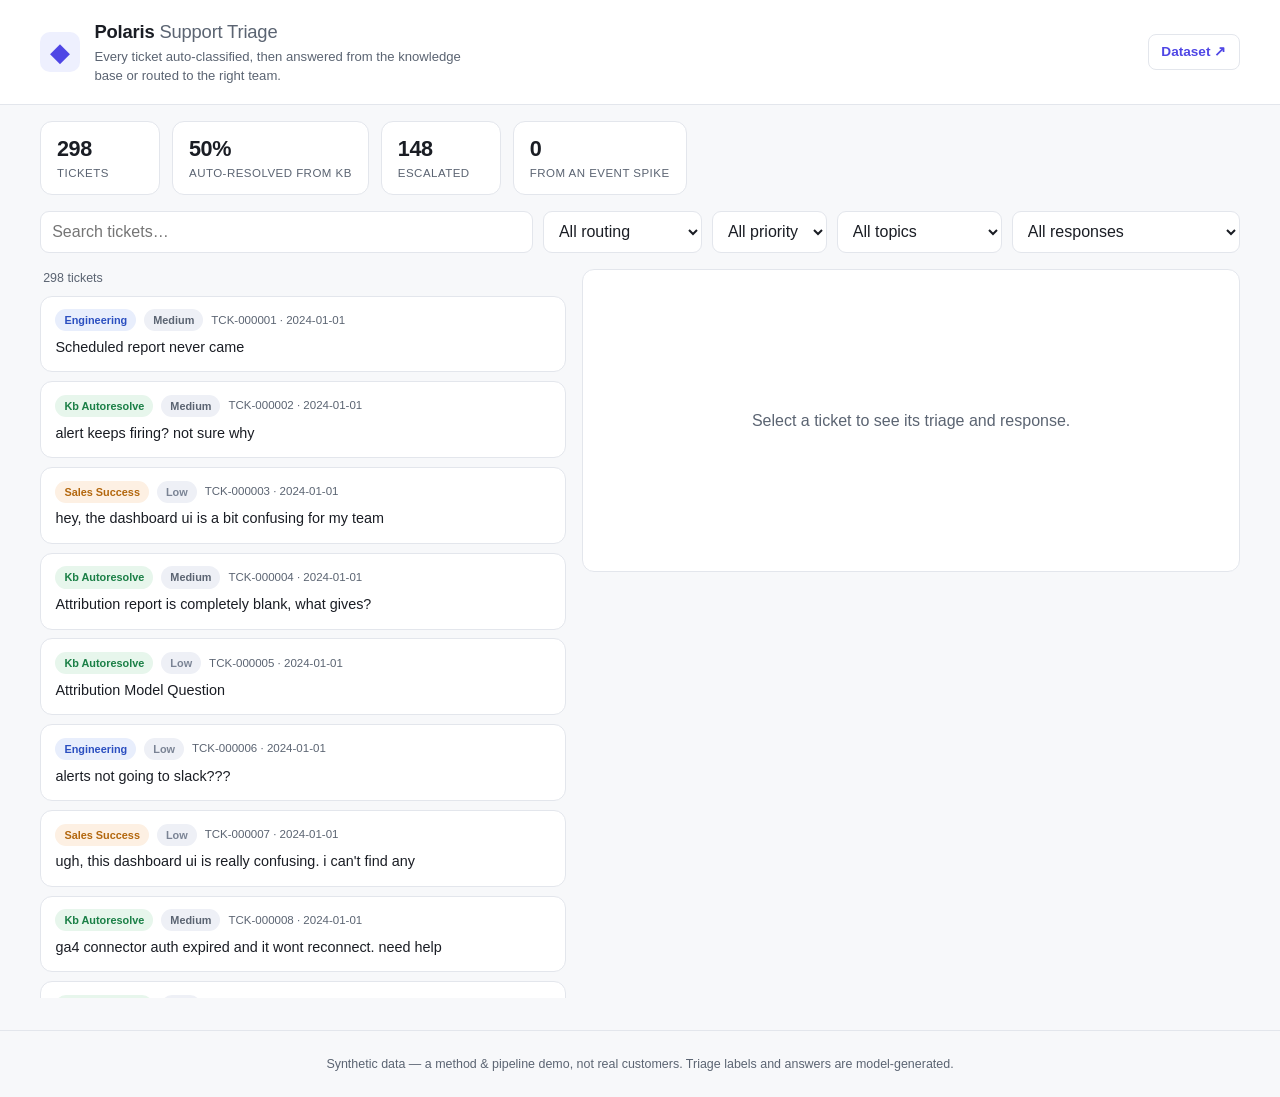
==== web/index.html @ 3ed5c6c8 "Agregar foro estatico (Cloudflare Pages): lista + filtros + detalle triage/respuesta UI vanilla sin " ====
<!doctype html>
<html lang="en">
<head>
  <meta charset="utf-8" />
  <meta name="viewport" content="width=device-width, initial-scale=1" />
  <title>Polaris · Support Triage Console</title>
  <meta name="description" content="AI support triage + RAG over a synthetic ticket dataset. A portfolio demo." />
  <link rel="stylesheet" href="styles.css" />
</head>
<body>
  <header class="topbar">
    <div class="brand">
      <span class="logo" aria-hidden="true">◆</span>
      <div>
        <h1>Polaris <span class="dim">Support Triage</span></h1>
        <p class="tagline">Every ticket auto-classified, then answered from the knowledge base or routed to the right team.</p>
      </div>
    </div>
    <a class="ghost-link" href="https://huggingface.co/datasets/VladislavMarinovich/polaris-support-tickets-v2" target="_blank" rel="noopener">Dataset ↗</a>
  </header>

  <!-- Banda de métricas: se llena desde el JSON en app.js -->
  <section class="stats" id="stats" aria-label="Dataset overview"></section>

  <section class="controls">
    <input id="search" type="search" placeholder="Search tickets…" autocomplete="off" />
    <select id="f-routing" aria-label="Filter by routing"><option value="">All routing</option></select>
    <select id="f-priority" aria-label="Filter by priority"><option value="">All priority</option></select>
    <select id="f-topic" aria-label="Filter by topic"><option value="">All topics</option></select>
    <select id="f-kind" aria-label="Filter by response type">
      <option value="">All responses</option>
      <option value="rag">Answered from KB (RAG)</option>
      <option value="templated_ack">Escalation ack</option>
    </select>
  </section>

  <main class="layout">
    <div class="listcol">
      <div class="count" id="count"></div>
      <ul class="ticket-list" id="list" aria-label="Tickets"></ul>
    </div>
    <article class="detail" id="detail" aria-live="polite">
      <div class="detail-empty">Select a ticket to see its triage and response.</div>
    </article>
  </main>

  <footer class="footnote">
    Synthetic data — a method &amp; pipeline demo, not real customers.
    Triage labels and answers are model-generated.
  </footer>

  <script src="app.js"></script>
</body>
</html>
---- web/styles.css ----
/* Polaris Support Triage Console — foro estático. Vanilla, sin build step.
   Paleta propia de "Polaris" (SaaS ficticio de analytics): neutros + acento índigo.
   Tema claro/oscuro por prefers-color-scheme. */

:root {
  --bg: #f7f8fa;
  --surface: #ffffff;
  --surface-2: #f0f2f6;
  --border: #e3e6ec;
  --text: #1a1d24;
  --text-dim: #5b6472;
  --accent: #4f46e5;      /* índigo Polaris */
  --accent-soft: #eef0fe;
  --shadow: 0 1px 3px rgba(20, 24, 40, .06), 0 6px 20px rgba(20, 24, 40, .05);
  --radius: 12px;
}

@media (prefers-color-scheme: dark) {
  :root {
    --bg: #0e1117;
    --surface: #161a22;
    --surface-2: #1d2230;
    --border: #262c3a;
    --text: #e6e9ef;
    --text-dim: #99a2b3;
    --accent: #818cf8;
    --accent-soft: #1e2440;
    --shadow: 0 1px 3px rgba(0, 0, 0, .3), 0 8px 28px rgba(0, 0, 0, .25);
  }
}

* { box-sizing: border-box; }
html, body { margin: 0; }
body {
  font-family: -apple-system, BlinkMacSystemFont, "Segoe UI", Roboto, Inter, sans-serif;
  background: var(--bg);
  color: var(--text);
  line-height: 1.5;
  -webkit-font-smoothing: antialiased;
}

/* ---- Topbar ---- */
.topbar {
  display: flex; align-items: center; justify-content: space-between; gap: 1rem;
  padding: 1.1rem clamp(1rem, 4vw, 2.5rem);
  border-bottom: 1px solid var(--border);
  background: var(--surface);
}
.brand { display: flex; align-items: center; gap: .9rem; }
.logo {
  font-size: 1.6rem; color: var(--accent);
  display: grid; place-items: center;
  width: 40px; height: 40px; border-radius: 10px; background: var(--accent-soft);
}
h1 { font-size: 1.15rem; margin: 0; font-weight: 700; letter-spacing: -.01em; }
h1 .dim { color: var(--text-dim); font-weight: 500; }
.tagline { margin: .1rem 0 0; font-size: .82rem; color: var(--text-dim); max-width: 52ch; }
.ghost-link {
  color: var(--accent); text-decoration: none; font-size: .85rem; font-weight: 600;
  padding: .45rem .8rem; border: 1px solid var(--border); border-radius: 8px;
  white-space: nowrap;
}
.ghost-link:hover { background: var(--surface-2); }

/* ---- Stats band ---- */
.stats {
  display: flex; flex-wrap: wrap; gap: .75rem;
  padding: 1rem clamp(1rem, 4vw, 2.5rem);
}
.stat {
  background: var(--surface); border: 1px solid var(--border);
  border-radius: var(--radius); padding: .7rem 1rem; min-width: 120px;
}
.stat .num { font-size: 1.35rem; font-weight: 700; letter-spacing: -.02em; }
.stat .lbl { font-size: .72rem; color: var(--text-dim); text-transform: uppercase; letter-spacing: .04em; }

/* ---- Controls ---- */
.controls {
  display: flex; flex-wrap: wrap; gap: .6rem;
  padding: 0 clamp(1rem, 4vw, 2.5rem) 1rem;
}
.controls input, .controls select {
  font: inherit; color: var(--text);
  background: var(--surface); border: 1px solid var(--border);
  border-radius: 9px; padding: .5rem .7rem;
}
.controls input { flex: 1 1 220px; min-width: 160px; }
.controls input:focus, .controls select:focus {
  outline: 2px solid var(--accent); outline-offset: 1px; border-color: transparent;
}

/* ---- Layout ---- */
.layout {
  display: grid; grid-template-columns: minmax(0, 1fr) minmax(0, 1.25fr);
  gap: 1rem; align-items: start;
  padding: 0 clamp(1rem, 4vw, 2.5rem) 2rem;
}
@media (max-width: 860px) { .layout { grid-template-columns: 1fr; } }

/* ---- Ticket list ---- */
.ticket-list { list-style: none; margin: 0; padding: 0; display: flex; flex-direction: column; gap: .55rem; max-height: 78vh; overflow-y: auto; }
.ticket {
  background: var(--surface); border: 1px solid var(--border); border-radius: var(--radius);
  padding: .8rem .9rem; cursor: pointer; transition: border-color .12s, transform .12s;
}
.ticket:hover { border-color: var(--accent); }
.ticket.active { border-color: var(--accent); box-shadow: var(--shadow); }
.ticket .row1 { display: flex; align-items: center; gap: .5rem; margin-bottom: .35rem; flex-wrap: wrap; }
.ticket .tid { font-size: .72rem; color: var(--text-dim); font-variant-numeric: tabular-nums; }
.ticket .snippet { font-size: .9rem; color: var(--text); display: -webkit-box; -webkit-line-clamp: 2; -webkit-box-orient: vertical; overflow: hidden; }

/* ---- Badges ---- */
.badge {
  font-size: .68rem; font-weight: 600; padding: .12rem .5rem; border-radius: 999px;
  border: 1px solid transparent; white-space: nowrap; text-transform: capitalize;
}
.badge.route-kb_autoresolve { background: #e7f6ec; color: #1a7f46; }
.badge.route-engineering    { background: #e8eefc; color: #2b4fc0; }
.badge.route-sales_success  { background: #fdf0e3; color: #b3670e; }
.badge.route-retention      { background: #fdeaf0; color: #b21e5a; }
.badge.route-security_incident { background: #fdeaea; color: #c02626; }
.badge.prio-critical { background: #fdeaea; color: #c02626; }
.badge.prio-high { background: #fdf0e3; color: #b3670e; }
.badge.prio-medium { background: #eef0f6; color: #5b6472; }
.badge.prio-low { background: #eef0f6; color: #7a8394; }
.badge.event { background: var(--accent-soft); color: var(--accent); }
@media (prefers-color-scheme: dark) {
  .badge.route-kb_autoresolve { background: #123021; color: #56d98c; }
  .badge.route-engineering    { background: #172244; color: #8fa8f5; }
  .badge.route-sales_success  { background: #34260f; color: #e0a35a; }
  .badge.route-retention      { background: #351826; color: #f07aa8; }
  .badge.route-security_incident { background: #351717; color: #f08080; }
  .badge.prio-critical { background: #351717; color: #f08080; }
  .badge.prio-high { background: #34260f; color: #e0a35a; }
  .badge.prio-medium, .badge.prio-low { background: #232838; color: #99a2b3; }
}

/* ---- Detail ---- */
.detail {
  background: var(--surface); border: 1px solid var(--border); border-radius: var(--radius);
  padding: 1.3rem; position: sticky; top: 1rem; min-height: 300px;
}
.detail-empty { color: var(--text-dim); display: grid; place-items: center; min-height: 260px; text-align: center; }
.detail h2 { font-size: 1rem; margin: 0 0 .2rem; }
.detail .meta { font-size: .75rem; color: var(--text-dim); margin-bottom: 1rem; }
.detail .section-label { font-size: .7rem; text-transform: uppercase; letter-spacing: .05em; color: var(--text-dim); margin: 1.1rem 0 .4rem; font-weight: 700; }
.detail .body-text { background: var(--surface-2); border-radius: 10px; padding: .8rem .9rem; font-size: .9rem; white-space: pre-wrap; }
.labels { display: flex; flex-wrap: wrap; gap: .4rem; }
.chip { font-size: .74rem; background: var(--surface-2); border: 1px solid var(--border); border-radius: 8px; padding: .25rem .6rem; }
.chip b { color: var(--text-dim); font-weight: 600; }
.response {
  border-left: 3px solid var(--accent); background: var(--accent-soft);
  border-radius: 0 10px 10px 0; padding: .85rem 1rem; font-size: .92rem; white-space: pre-wrap;
}
.response-kind { display: inline-flex; align-items: center; gap: .35rem; font-size: .72rem; font-weight: 600; color: var(--accent); margin-bottom: .5rem; }

.footnote { text-align: center; color: var(--text-dim); font-size: .78rem; padding: 1.5rem; border-top: 1px solid var(--border); }
.listcol { display: flex; flex-direction: column; gap: .5rem; min-width: 0; }
.count { font-size: .78rem; color: var(--text-dim); padding: 0 .2rem; }
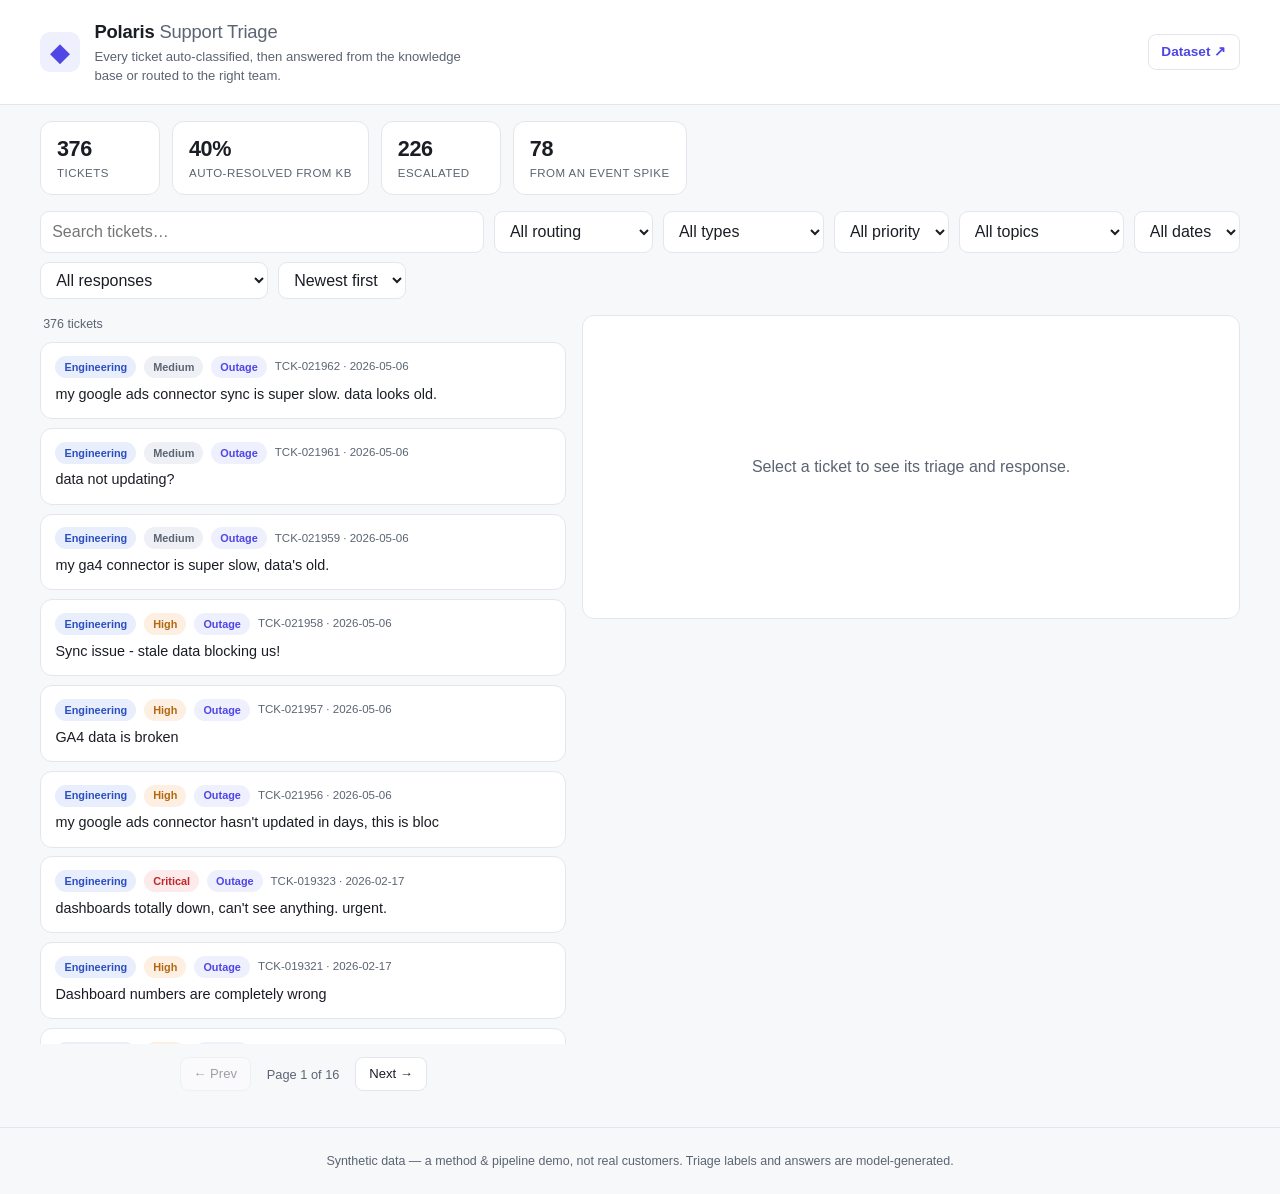
==== commit ec7bd7a5: "Foro: filtros de tipo y mes, orden nuevo/antiguo y paginacion (25/pagina)" ====
--- a/web/index.html
+++ b/web/index.html
@@ -25,12 +25,18 @@
   <section class="controls">
     <input id="search" type="search" placeholder="Search tickets…" autocomplete="off" />
     <select id="f-routing" aria-label="Filter by routing"><option value="">All routing</option></select>
+    <select id="f-type" aria-label="Filter by type"><option value="">All types</option></select>
     <select id="f-priority" aria-label="Filter by priority"><option value="">All priority</option></select>
     <select id="f-topic" aria-label="Filter by topic"><option value="">All topics</option></select>
+    <select id="f-month" aria-label="Filter by month"><option value="">All dates</option></select>
     <select id="f-kind" aria-label="Filter by response type">
       <option value="">All responses</option>
       <option value="rag">Answered from KB (RAG)</option>
       <option value="templated_ack">Escalation ack</option>
+    </select>
+    <select id="sort" aria-label="Sort order">
+      <option value="desc">Newest first</option>
+      <option value="asc">Oldest first</option>
     </select>
   </section>
 
@@ -38,6 +44,7 @@
     <div class="listcol">
       <div class="count" id="count"></div>
       <ul class="ticket-list" id="list" aria-label="Tickets"></ul>
+      <div class="pager" id="pager"></div>
     </div>
     <article class="detail" id="detail" aria-live="polite">
       <div class="detail-empty">Select a ticket to see its triage and response.</div>
--- a/web/styles.css
+++ b/web/styles.css
@@ -150,10 +150,25 @@
 .chip b { color: var(--text-dim); font-weight: 600; }
 .response {
   border-left: 3px solid var(--accent); background: var(--accent-soft);
-  border-radius: 0 10px 10px 0; padding: .85rem 1rem; font-size: .92rem; white-space: pre-wrap;
+  border-radius: 0 10px 10px 0; padding: .85rem 1rem; font-size: .92rem;
 }
-.response-kind { display: inline-flex; align-items: center; gap: .35rem; font-size: .72rem; font-weight: 600; color: var(--accent); margin-bottom: .5rem; }
+.response-kind { display: flex; align-items: center; gap: .35rem; font-size: .72rem; font-weight: 600; color: var(--accent); margin-bottom: .6rem; }
+.response-body p { margin: 0 0 .6rem; }
+.response-body p:last-child { margin-bottom: 0; }
+.response-body ul, .response-body ol { margin: .3rem 0 .7rem; padding-left: 1.25rem; }
+.response-body li { margin: .2rem 0; }
+.response-body strong { font-weight: 700; }
+.response-body code { background: var(--surface-2); padding: .05rem .35rem; border-radius: 5px; font-size: .88em; }
 
 .footnote { text-align: center; color: var(--text-dim); font-size: .78rem; padding: 1.5rem; border-top: 1px solid var(--border); }
 .listcol { display: flex; flex-direction: column; gap: .5rem; min-width: 0; }
 .count { font-size: .78rem; color: var(--text-dim); padding: 0 .2rem; }
+.pager { display: flex; align-items: center; justify-content: center; gap: 1rem; padding: .3rem 0 .2rem; }
+.pager button {
+  font: inherit; font-size: .82rem; color: var(--text);
+  background: var(--surface); border: 1px solid var(--border); border-radius: 8px;
+  padding: .4rem .8rem; cursor: pointer;
+}
+.pager button:hover:not(:disabled) { border-color: var(--accent); }
+.pager button:disabled { opacity: .4; cursor: default; }
+.page-ind { font-size: .8rem; color: var(--text-dim); font-variant-numeric: tabular-nums; }
